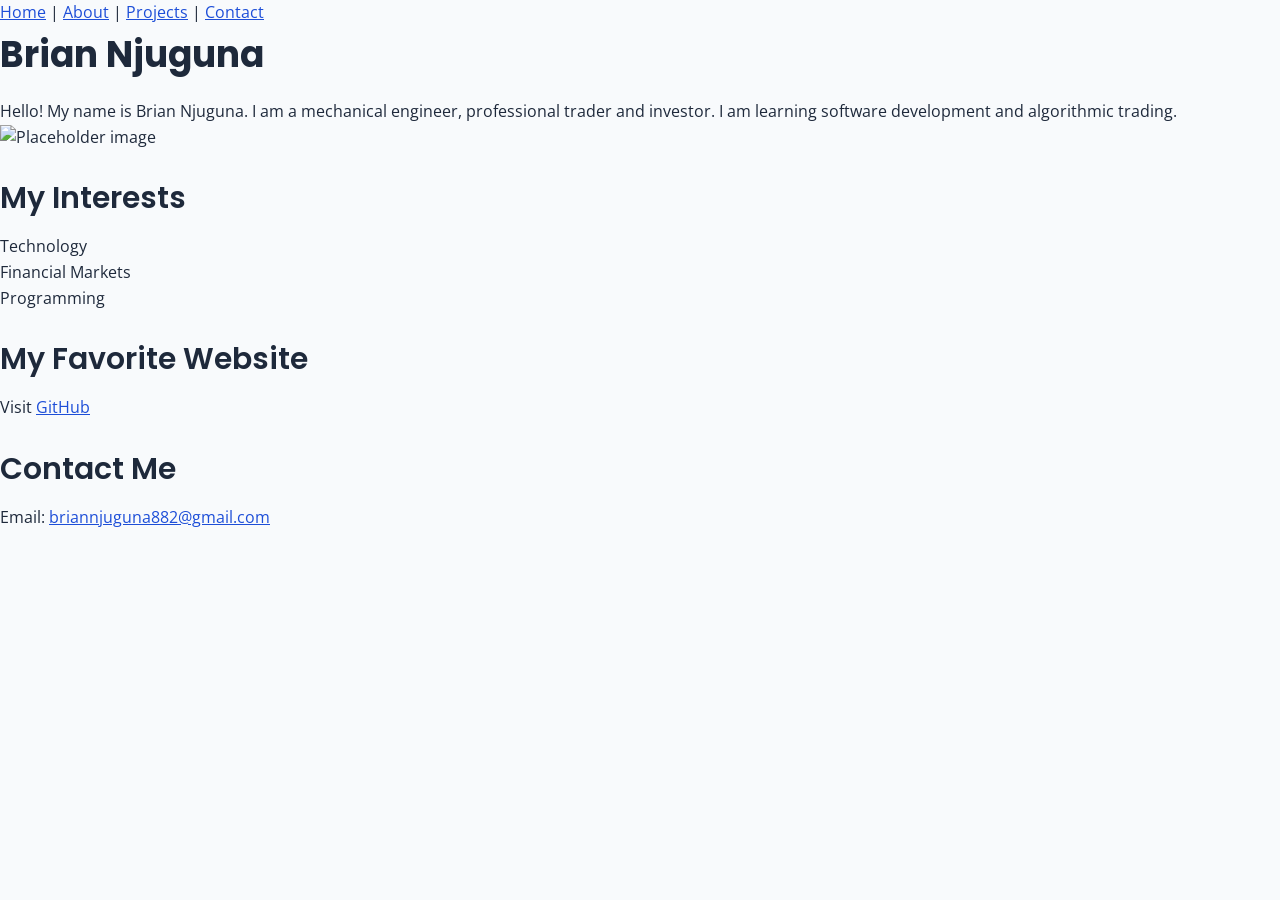
==== index.html @ 4c0b4e7c "Add: Week 1 portfolio as the starting point" ====
<!DOCTYPE html>
<html lang="en">
<head>
    <meta charset="UTF-8">
    <meta name="viewport" content="width=device-width, initial-scale=1.0">
    <title>Brian Njuguna - About Me</title>
    
<link rel="preconnect" href="https://fonts.googleapis.com">
<link href="https://fonts.googleapis.com/css2?family=Open+Sans:wght@400;600;700&family=Poppins:wght@400;500;600;700&display=swap" rel="stylesheet">

<link rel="stylesheet" href="styles.css">

</head>

<body>

<header>
    <nav>
        <a href="index.html" aria-current="page">Home</a> |
        <a href="about.html">About</a> |
        <a href="projects.html">Projects</a> |
        <a href="contact.html">Contact</a>
    </nav>
</header>


    <h1>Brian Njuguna</h1>

    <p>
        Hello! My name is Brian Njuguna. I am a mechanical engineer,
        professional trader and investor. I am learning software
        development and algorithmic trading.
    </p>

    <img src="https://placehold.co/300x200" alt="Placeholder image">

    <h2>My Interests</h2>

    <ul>
        <li>Technology</li>
        <li>Financial Markets</li>
        <li>Programming</li>
    </ul>

    <h2>My Favorite Website</h2>

    <p>
        Visit
        <a href="https://github.com">GitHub</a>
    </p>

    <h2>Contact Me</h2>

    <p>
        Email:
        <a href="mailto:briannjuguna882@gmail.com">briannjuguna882@gmail.com</a>
    </p>

</body>
</html>
---- styles.css ----
/* Reset default browser styles */
* {
    margin: 0;
    padding: 0;
    box-sizing: border-box;
}

body {
    background-color: lightyellow;
    font-family: Arial, sans-serif;
    font-size: 16px;
    line-height: 1.6;
    color: #333333;
}

/* Heading styles */
h1 {
    font-size: 36px;
    font-weight: 700;
    margin-bottom: 16px;
}

h2 {
    font-size: 28px;
    font-weight: 600;
    margin-top: 24px;
    margin-bottom: 12px;
}

h3 {
    font-size: 22px;
    font-weight: 600;
    margin-bottom: 10px;
}

h4 {
    font-size: 20px;
    font-weight: 500;
}

h5 {
    font-size: 18px;
    font-weight: 500;
}

h6 {
    font-size: 16px;
    font-weight: 500;
}

/* Typography system */
:root {
    --font-xs: 0.75rem;
    --font-sm: 0.875rem;
    --font-base: 1rem;
    --font-lg: 1.125rem;
    --font-xl: 1.25rem;
    --font-2xl: 1.5rem;
    --font-3xl: 1.875rem;
    --font-4xl: 2.25rem;
}

/* Body text */
body {
    font-family: 'Open Sans', sans-serif;
    font-size: var(--font-base);
    line-height: 1.6;
}

/* Headings */
h1, h2, h3, h4, h5, h6 {
    font-family: 'Poppins', sans-serif;
}

h1 {
    font-size: var(--font-4xl);
}

h2 {
    font-size: var(--font-3xl);
}

h3 {
    font-size: var(--font-2xl);
}

/* Smaller text */
small {
    font-size: var(--font-sm);
}

/* Portfolio color system */
:root {
    --color-primary: #1D4ED8;
    --color-secondary: #06B6D4;
    --color-background: #F8FAFC;
    --color-text: #1E293B;
    --color-muted: #64748B;

    /* Primary color variations */
    --color-primary-light: #DBEAFE;
    --color-primary-dark: #1E40AF;
}

/* Apply portfolio colors */
body {
    background-color: var(--color-background);
    color: var(--color-text);
}

h1, h2, h3, h4, h5, h6 {
    color: var(--color-text);
}

a {
    color: var(--color-primary);
}

a:hover {
    color: var(--color-primary-dark);
}

button {
    background-color: var(--color-primary);
    color: white;
    border: none;
    padding: 10px 16px;
    cursor: pointer;
}

button:hover {
    background-color: var(--color-primary-dark);
}
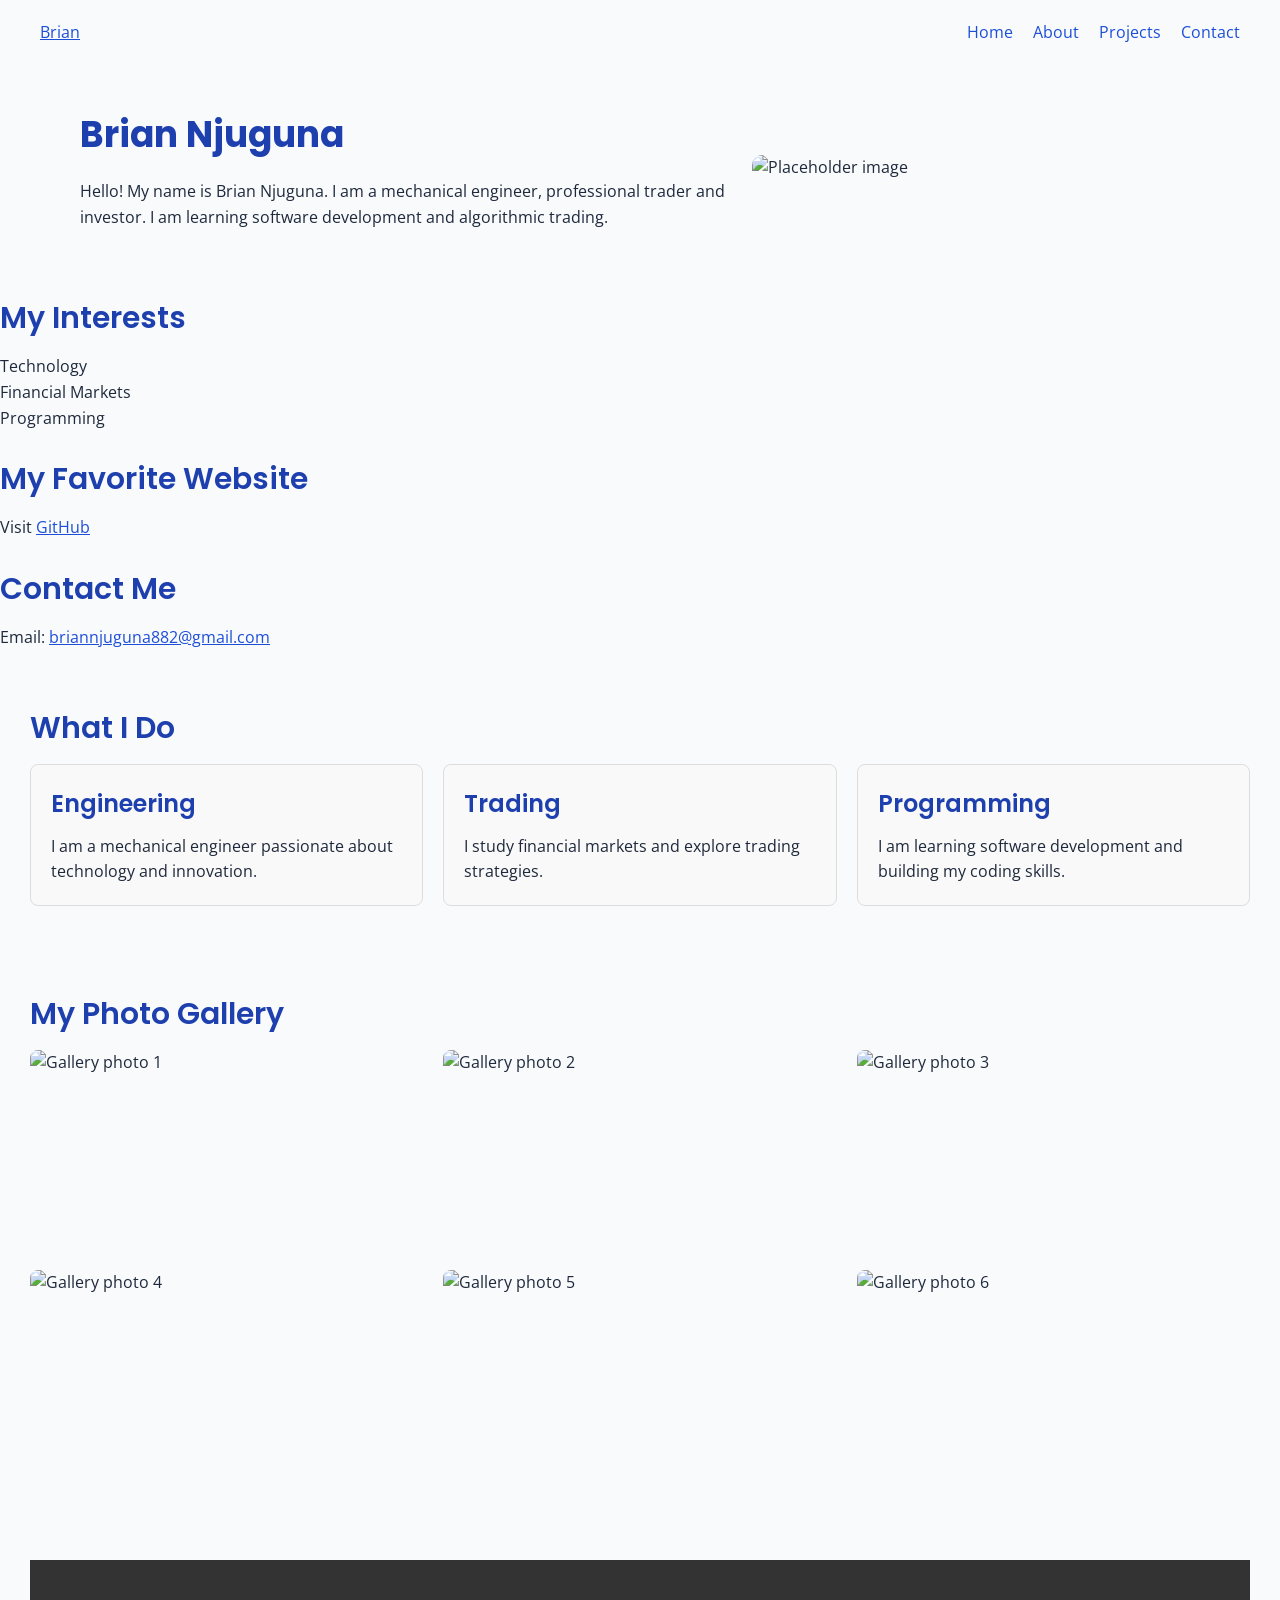
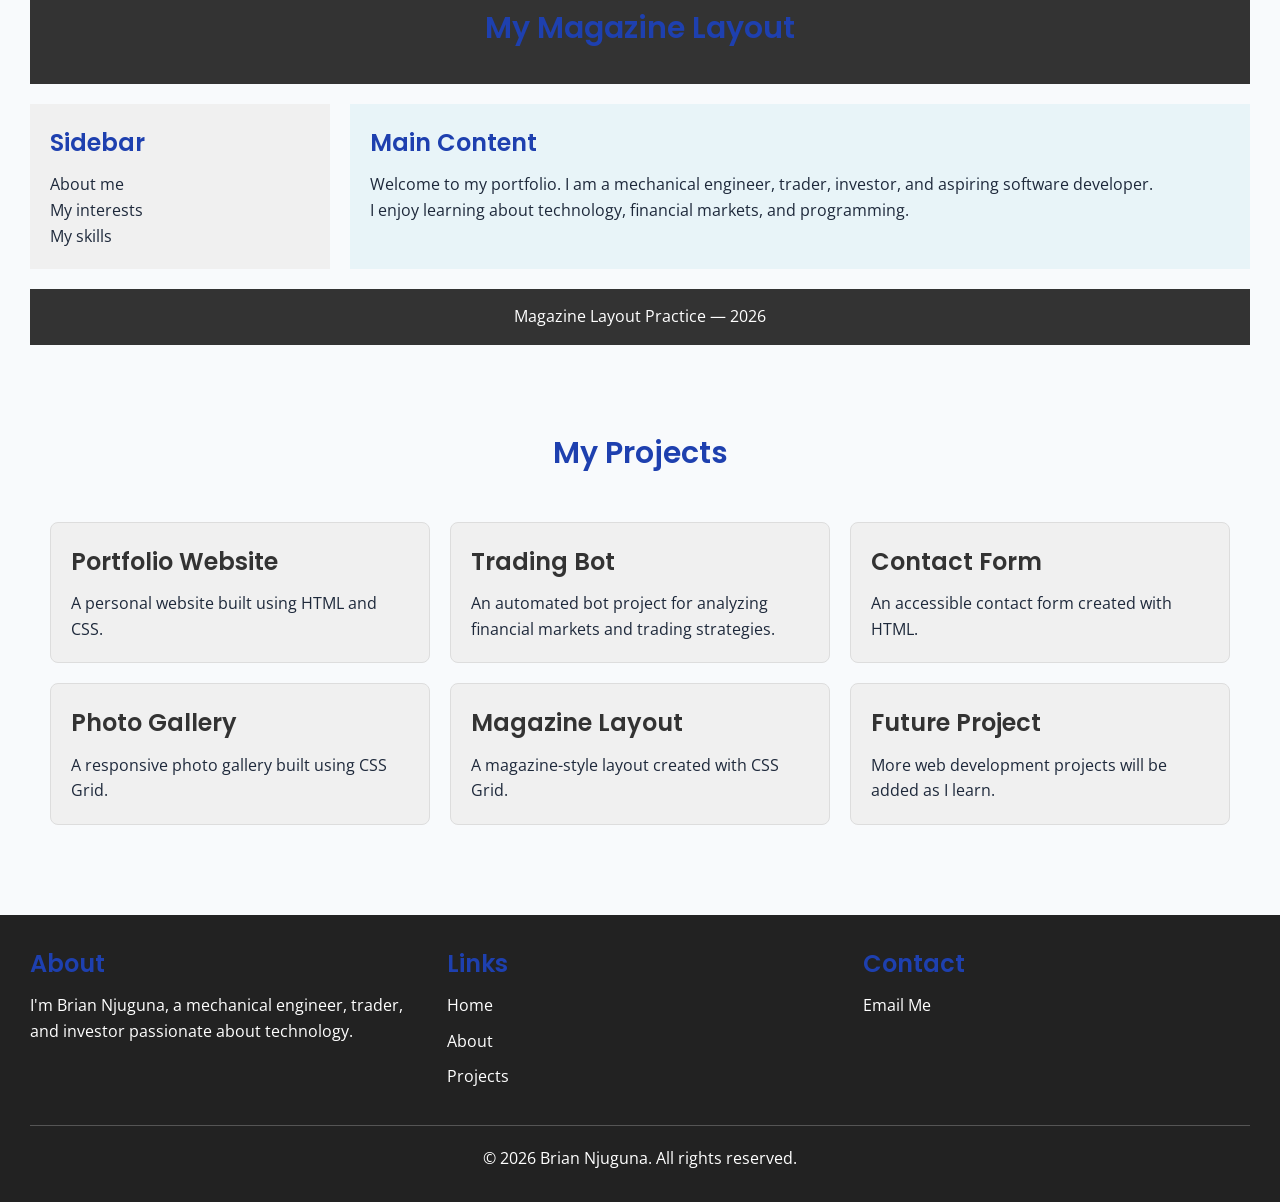
==== commit 4316df88: "Complete responsive portfolio styling" ====
--- a/index.html
+++ b/index.html
@@ -15,24 +15,33 @@
 <body>
 
 <header>
-    <nav>
-        <a href="index.html" aria-current="page">Home</a> |
-        <a href="about.html">About</a> |
-        <a href="projects.html">Projects</a> |
-        <a href="contact.html">Contact</a>
-    </nav>
+    <nav class="navbar">
+    <a href="index.html" class="logo">Brian</a>
+
+    <ul class="nav-links">
+        <li><a href="index.html" aria-current="page">Home</a></li>
+        <li><a href="about.html">About</a></li>
+        <li><a href="projects.html">Projects</a></li>
+        <li><a href="contact.html">Contact</a></li>
+    </ul>
+</nav>
 </header>
 
 
-    <h1>Brian Njuguna</h1>
+<section class="home-hero">
+    <div class="home-hero-text">
+        <h1>Brian Njuguna</h1>
+        <p>
+            Hello! My name is Brian Njuguna. I am a mechanical engineer,
+            professional trader and investor. I am learning software
+            development and algorithmic trading.
+        </p>
+    </div>
 
-    <p>
-        Hello! My name is Brian Njuguna. I am a mechanical engineer,
-        professional trader and investor. I am learning software
-        development and algorithmic trading.
-    </p>
+    <img src="https://placehold.co/300x200"
+         alt="Placeholder image">
+</section>
 
-    <img src="https://placehold.co/300x200" alt="Placeholder image">
 
     <h2>My Interests</h2>
 
@@ -56,5 +65,126 @@
         <a href="mailto:briannjuguna882@gmail.com">briannjuguna882@gmail.com</a>
     </p>
 
+<section class="card-section">
+    <h2>What I Do</h2>
+
+    <div class="card-container">
+        <article class="card">
+            <h3>Engineering</h3>
+            <p>I am a mechanical engineer passionate about technology and innovation.</p>
+        </article>
+
+        <article class="card">
+            <h3>Trading</h3>
+            <p>I study financial markets and explore trading strategies.</p>
+        </article>
+
+        <article class="card">
+            <h3>Programming</h3>
+            <p>I am learning software development and building my coding skills.</p>
+        </article>
+    </div>
+</section>
+
+<section class="gallery-section">
+    <h2>My Photo Gallery</h2>
+
+    <div class="photo-gallery">
+        <img src="https://placehold.co/300x200?text=Photo+1" alt="Gallery photo 1">
+        <img src="https://placehold.co/300x200?text=Photo+2" alt="Gallery photo 2">
+        <img src="https://placehold.co/300x200?text=Photo+3" alt="Gallery photo 3">
+        <img src="https://placehold.co/300x200?text=Photo+4" alt="Gallery photo 4">
+        <img src="https://placehold.co/300x200?text=Photo+5" alt="Gallery photo 5">
+        <img src="https://placehold.co/300x200?text=Photo+6" alt="Gallery photo 6">
+    </div>
+</section>
+<!-- Task 4.2: Magazine Layout -->
+<section class="magazine-layout">
+    <header class="magazine-header">
+        <h2>My Magazine Layout</h2>
+    </header>
+
+    <aside class="magazine-sidebar">
+        <h3>Sidebar</h3>
+        <p>About me</p>
+        <p>My interests</p>
+        <p>My skills</p>
+    </aside>
+
+    <main class="magazine-content">
+        <h3>Main Content</h3>
+        <p>Welcome to my portfolio. I am a mechanical engineer, trader, investor, and aspiring software developer.</p>
+        <p>I enjoy learning about technology, financial markets, and programming.</p>
+    </main>
+
+    <div class="magazine-footer">
+        <p>Magazine Layout Practice — 2026</p>
+    </div>
+</section>
+
+<!-- Task 4.2: Exercise 3 - Project Cards Grid -->
+<section class="projects-grid-section">
+    <h2>My Projects</h2>
+
+    <div class="projects-grid">
+        <article class="project-card">
+            <h3>Portfolio Website</h3>
+            <p>A personal website built using HTML and CSS.</p>
+        </article>
+
+        <article class="project-card">
+            <h3>Trading Bot</h3>
+            <p>An automated bot project for analyzing financial markets and trading strategies.</p>
+        </article>
+
+        <article class="project-card">
+            <h3>Contact Form</h3>
+            <p>An accessible contact form created with HTML.</p>
+        </article>
+
+        <article class="project-card">
+            <h3>Photo Gallery</h3>
+            <p>A responsive photo gallery built using CSS Grid.</p>
+        </article>
+
+        <article class="project-card">
+            <h3>Magazine Layout</h3>
+            <p>A magazine-style layout created with CSS Grid.</p>
+        </article>
+
+        <article class="project-card">
+            <h3>Future Project</h3>
+            <p>More web development projects will be added as I learn.</p>
+        </article>
+    </div>
+</section>
+
+<footer class="footer">
+    <div class="footer-container">
+
+        <div class="footer-column">
+            <h3>About</h3>
+            <p>I'm Brian Njuguna, a mechanical engineer, trader, and investor passionate about technology.</p>
+        </div>
+
+        <div class="footer-column">
+            <h3>Links</h3>
+            <a href="index.html">Home</a>
+            <a href="about.html">About</a>
+            <a href="projects.html">Projects</a>
+        </div>
+
+        <div class="footer-column">
+            <h3>Contact</h3>
+            <a href="mailto:briannjuguna882@gmail.com">Email Me</a>
+        </div>
+
+    </div>
+
+    <p class="copyright">
+        &copy; 2026 Brian Njuguna. All rights reserved.
+    </p>
+</footer>
+
 </body>
 </html>
--- a/styles.css
+++ b/styles.css
@@ -132,4 +132,460 @@
 button:hover {
     background-color: var(--color-primary-dark);
 }
-
+/* Task 4.1: Flexbox Card Row */
+
+.card-section {
+    padding: 30px;
+}
+
+.card-container {
+    display: flex;
+    gap: 20px;
+    align-items: stretch;
+    flex-wrap: wrap;
+}
+
+.card {
+    flex: 1 1 250px;
+    padding: 20px;
+    border: 1px solid #ddd;
+    border-radius: 8px;
+    background-color: #f9f9f9;
+    box-sizing: border-box;
+}
+
+.card h3 {
+    margin-top: 0;
+}
+/* Task 4.1: Flexbox Footer */
+
+.footer {
+    background-color: #222;
+    color: white;
+    padding: 30px;
+    margin-top: 40px;
+}
+
+.footer-container {
+    display: flex;
+    justify-content: space-between;
+    align-items: flex-start;
+    gap: 30px;
+    flex-wrap: wrap;
+}
+
+.footer-column {
+    flex: 1 1 200px;
+}
+
+.footer-column a {
+    display: block;
+    color: white;
+    text-decoration: none;
+    margin-bottom: 10px;
+}
+
+.footer-column a:hover {
+    text-decoration: underline;
+}
+
+.copyright {
+    text-align: center;
+    border-top: 1px solid #555;
+    padding-top: 20px;
+    margin-top: 25px;
+}
+
+.gallery-section {
+    padding: 30px;
+}
+
+.photo-gallery {
+    display: grid;
+    grid-template-columns: repeat(3, 1fr);
+    gap: 20px;
+}
+
+.photo-gallery img {
+    width: 100%;
+    height: 200px;
+    object-fit: cover;
+    border-radius: 8px;
+    display: block;
+}
+
+/* Make the gallery responsive */
+@media (max-width: 768px) {
+    .photo-gallery {
+        grid-template-columns: repeat(2, 1fr);
+    }
+}
+
+@media (max-width: 480px) {
+    .photo-gallery {
+        grid-template-columns: 1fr;
+    }
+}
+
+/* Task 4.2: Magazine Layout using CSS Grid */
+
+.magazine-layout {
+    display: grid;
+    grid-template-columns: 1fr 3fr;
+    grid-template-areas:
+        "header header"
+        "sidebar content"
+        "footer footer";
+    gap: 20px;
+    padding: 30px;
+    margin-top: 30px;
+}
+
+.magazine-header {
+    grid-area: header;
+    background-color: #333;
+    color: white;
+    padding: 20px;
+    text-align: center;
+}
+
+.magazine-sidebar {
+    grid-area: sidebar;
+    background-color: #f0f0f0;
+    padding: 20px;
+}
+
+.magazine-content {
+    grid-area: content;
+    background-color: #e8f4f8;
+    padding: 20px;
+}
+
+.magazine-footer {
+    grid-area: footer;
+    background-color: #333;
+    color: white;
+    padding: 15px;
+    text-align: center;
+}
+
+/* Make the magazine layout responsive */
+@media (max-width: 600px) {
+    .magazine-layout {
+        grid-template-columns: 1fr;
+        grid-template-areas:
+            "header"
+            "sidebar"
+            "content"
+            "footer";
+    }
+}
+
+/* Task 4.2: Exercise 3 - Project Cards Grid */
+
+.projects-grid-section {
+    padding: 30px;
+}
+
+.projects-grid-section h2 {
+    text-align: center;
+    margin-bottom: 25px;
+}
+
+.projects-grid {
+    display: grid;
+    grid-template-columns: repeat(3, 1fr);
+    gap: 20px;
+}
+
+.project-card {
+    background-color: #f0f0f0;
+    padding: 20px;
+    border-radius: 8px;
+    border: 1px solid #ddd;
+}
+
+.project-card h3 {
+    margin-top: 0;
+    color: #333;
+}
+
+.project-card p {
+    line-height: 1.6;
+}
+
+/* Make the project cards responsive */
+@media (max-width: 768px) {
+    .projects-grid {
+        grid-template-columns: repeat(2, 1fr);
+    }
+}
+
+@media (max-width: 480px) {
+    .projects-grid {
+        grid-template-columns: 1fr;
+    }
+}
+
+/* Task 3.4: Apply the color scheme */
+
+body {
+    background-color: var(--color-background);
+    color: var(--color-text);
+}
+
+h1, h2, h3 {
+    color: var(--color-primary-dark);
+}
+
+a {
+    color: var(--color-primary);
+}
+
+a:hover {
+    color: var(--color-primary-dark);
+}
+
+button, .button {
+    background-color: var(--color-primary);
+    color: white;
+    border: none;
+    padding: 10px 20px;
+    border-radius: 5px;
+    cursor: pointer;
+}
+
+button:hover, .button:hover {
+    background-color: var(--color-primary-dark);
+}
+
+/* Task 4.3: Mobile-First Responsive Design */
+
+/* Mobile navigation - base styles */
+.navbar {
+    display: flex;
+    flex-direction: column;
+    align-items: center;
+    gap: 15px;
+    padding: 20px;
+}
+
+.nav-links {
+    display: flex;
+    flex-direction: column;
+    align-items: center;
+    gap: 15px;
+    list-style: none;
+}
+
+.nav-links a {
+    text-decoration: none;
+}
+
+/* Tablet */
+@media (min-width: 768px) {
+    .navbar {
+        flex-direction: row;
+        justify-content: space-between;
+    }
+
+    .nav-links {
+        flex-direction: row;
+        gap: 20px;
+    }
+}
+
+/* Desktop */
+@media (min-width: 1024px) {
+    .navbar {
+        padding: 20px 40px;
+    }
+}
+
+/* Large desktop */
+@media (min-width: 1280px) {
+    .navbar {
+        max-width: 1400px;
+        margin: 0 auto;
+    }
+}
+
+/* Task 4.3: Responsive Home Page */
+
+/* Mobile-first: single column */
+.home-hero {
+    display: flex;
+    flex-direction: column;
+    align-items: center;
+    gap: 25px;
+    padding: 30px 20px;
+}
+
+.home-hero img {
+    width: 100%;
+    max-width: 350px;
+    height: auto;
+    border-radius: 10px;
+}
+
+.home-hero-text {
+    width: 100%;
+}
+
+/* Tablet */
+@media (min-width: 768px) {
+    .home-hero {
+        padding: 40px;
+    }
+}
+
+/* Desktop: text and image side by side */
+@media (min-width: 1024px) {
+    .home-hero {
+        flex-direction: row;
+        justify-content: space-between;
+        text-align: left;
+        max-width: 1200px;
+        margin: 0 auto;
+    }
+
+    .home-hero-text {
+        flex: 1;
+    }
+
+    .home-hero img {
+        width: 40%;
+        max-width: 450px;
+    }
+}
+
+/* Task 4.3: Mobile-first project grid */
+
+.projects-grid {
+    display: grid;
+    grid-template-columns: 1fr;
+    gap: 20px;
+    padding: 20px;
+}
+
+.project-card {
+    background-color: #f0f0f0;
+    padding: 20px;
+    border: 1px solid #ddd;
+    border-radius: 8px;
+}
+
+/* Tablet */
+@media (min-width: 768px) {
+    .projects-grid {
+        grid-template-columns: repeat(2, 1fr);
+    }
+}
+
+/* Desktop */
+@media (min-width: 1024px) {
+    .projects-grid {
+        grid-template-columns: repeat(3, 1fr);
+    }
+}
+
+/* Task 4.3: Responsive Contact Page */
+
+.contact-layout {
+    display: grid;
+    grid-template-columns: 1fr;
+    gap: 25px;
+    padding: 20px;
+}
+
+.contact-form {
+    width: 100%;
+    min-width: 0;
+}
+
+.contact-form fieldset {
+    padding: 20px;
+    border-radius: 8px;
+}
+
+.contact-form label {
+    display: block;
+    margin-top: 15px;
+    margin-bottom: 5px;
+}
+
+.contact-form input:not([type="checkbox"]),
+.contact-form select,
+.contact-form textarea {
+    width: 100%;
+    max-width: 100%;
+    box-sizing: border-box;
+    padding: 10px;
+    margin-bottom: 10px;
+}
+
+.contact-form .newsletter-option {
+    display: flex;
+    align-items: center;
+    gap: 8px;
+    margin: 15px 0;
+}
+
+.contact-form .newsletter-option label {
+    margin: 0;
+}
+
+.contact-sidebar {
+    padding: 20px;
+    background-color: #f0f0f0;
+    border-radius: 8px;
+}
+
+/* Desktop layout */
+@media (min-width: 1024px) {
+    .contact-layout {
+        grid-template-columns: 2fr 1fr;
+        max-width: 1200px;
+        margin: 0 auto;
+        align-items: start;
+    }
+}
+
+/* Task 4.4: Polish and Final Styling */
+
+/* Smooth transitions for buttons and links */
+button,
+a {
+    transition: all 0.3s ease;
+}
+
+/* Button hover effect */
+button:hover {
+    opacity: 0.8;
+    cursor: pointer;
+}
+
+/* Navigation link hover effect */
+nav a:hover {
+    color: var(--color-primary);
+}
+
+/* Project card hover effect */
+.project-card {
+    transition: transform 0.3s ease, box-shadow 0.3s ease;
+}
+
+.project-card:hover {
+    transform: translateY(-5px);
+    box-shadow: 0 4px 12px rgba(0, 0, 0, 0.15);
+}
+
+/* Visible keyboard focus */
+a:focus-visible,
+button:focus-visible,
+input:focus-visible,
+select:focus-visible,
+textarea:focus-visible {
+    outline: 3px solid var(--color-primary);
+    outline-offset: 3px;
+}
